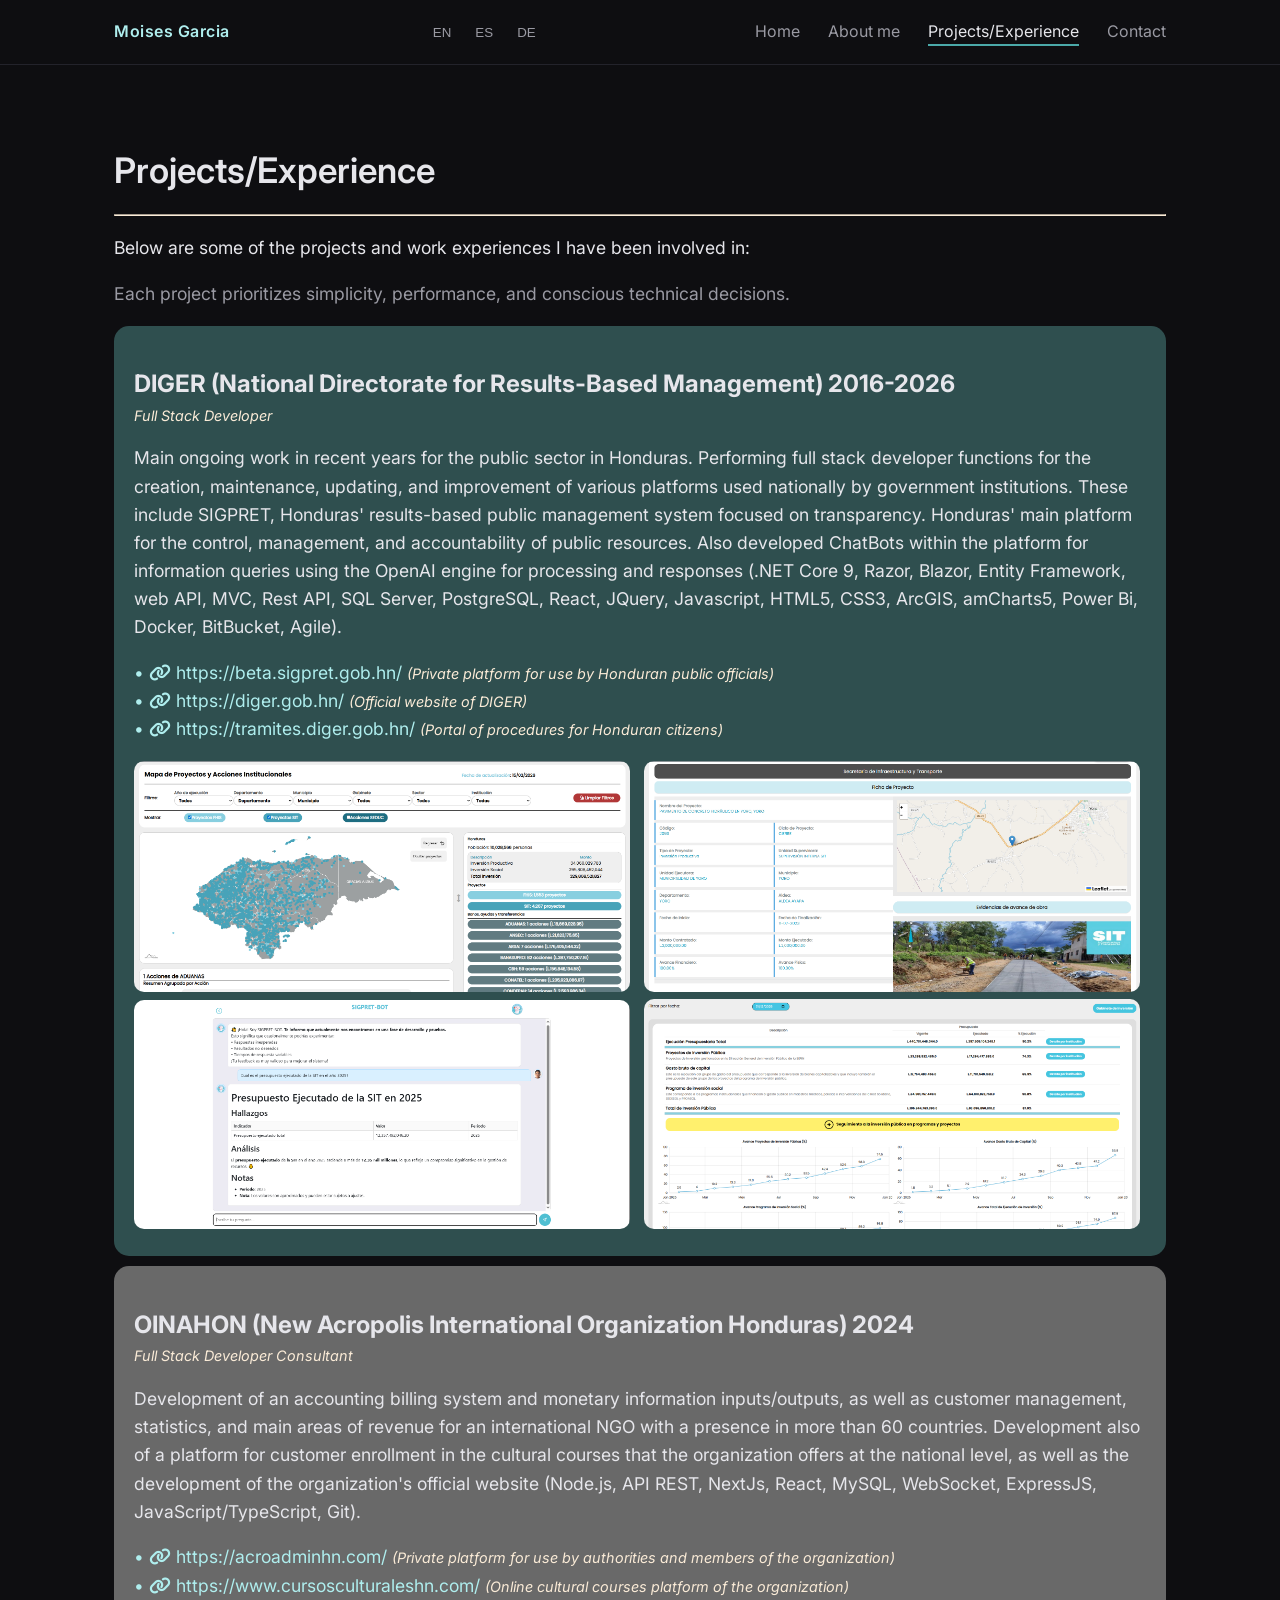
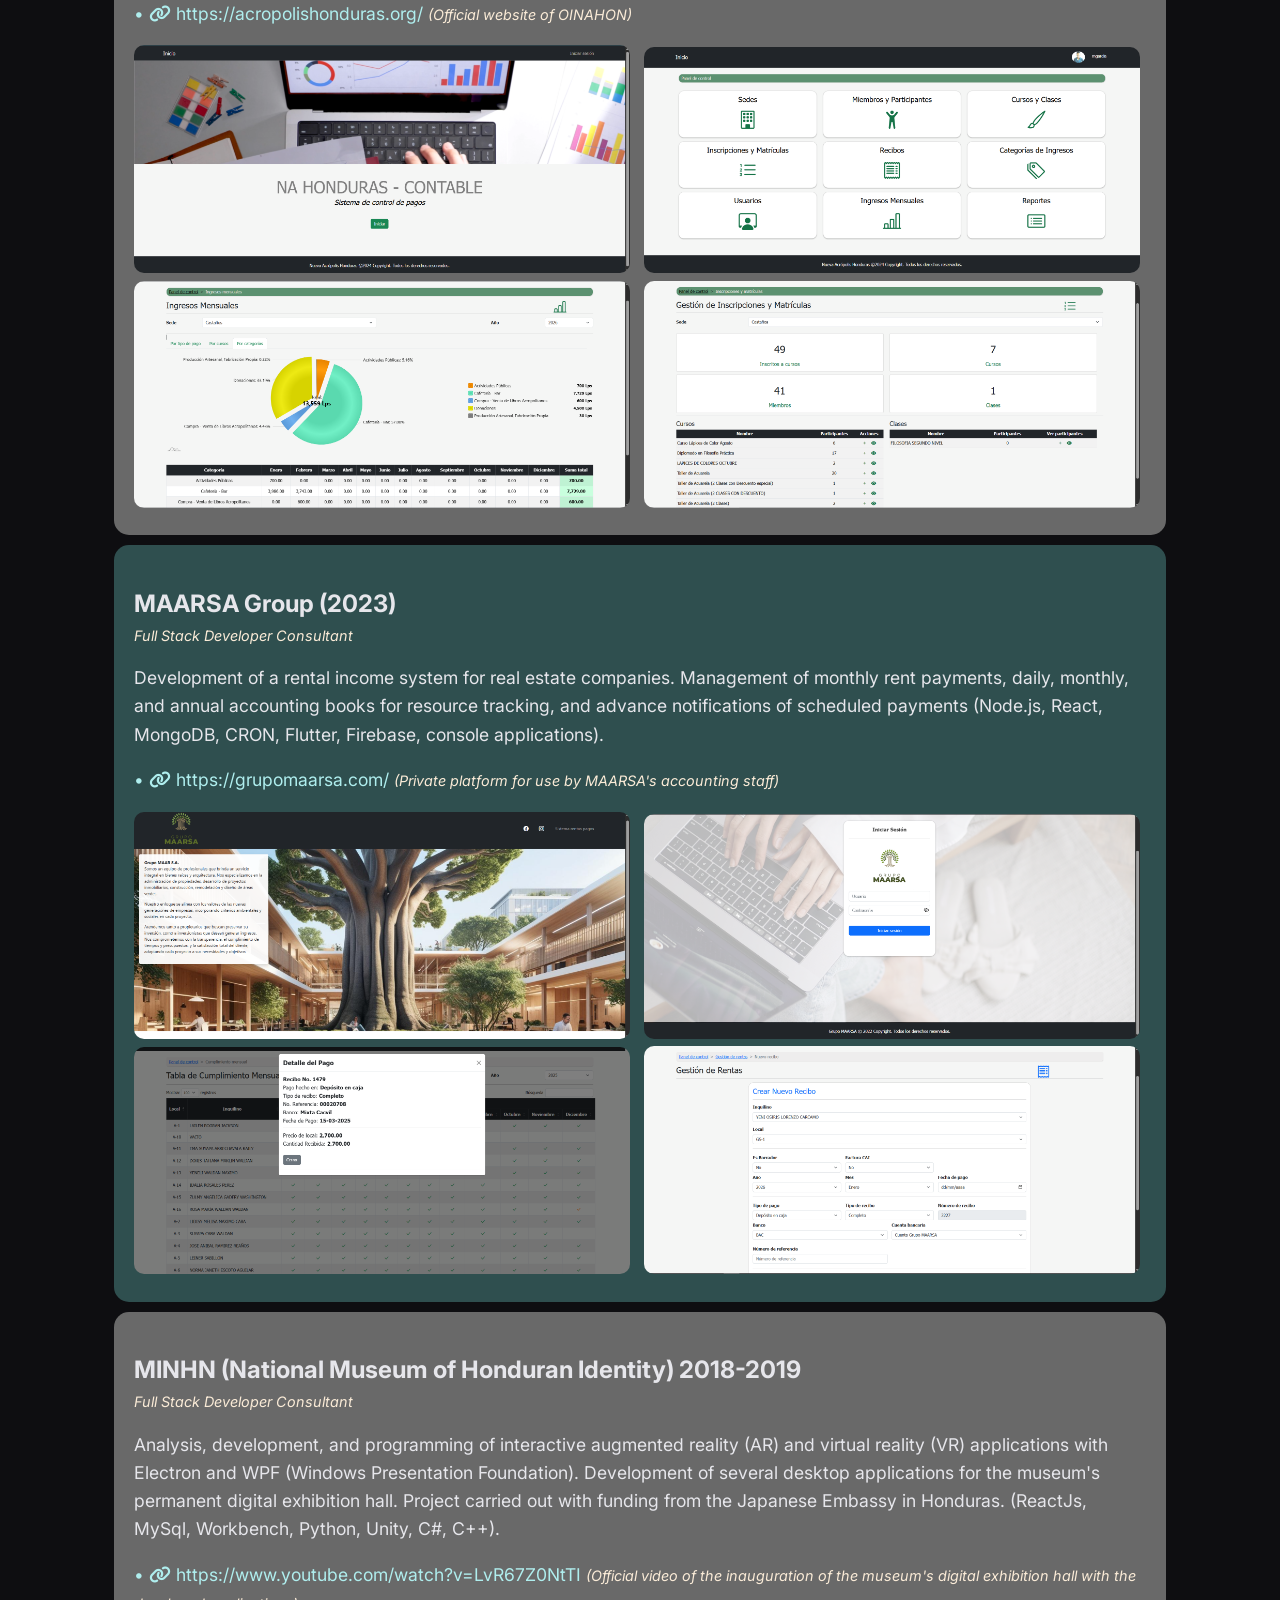
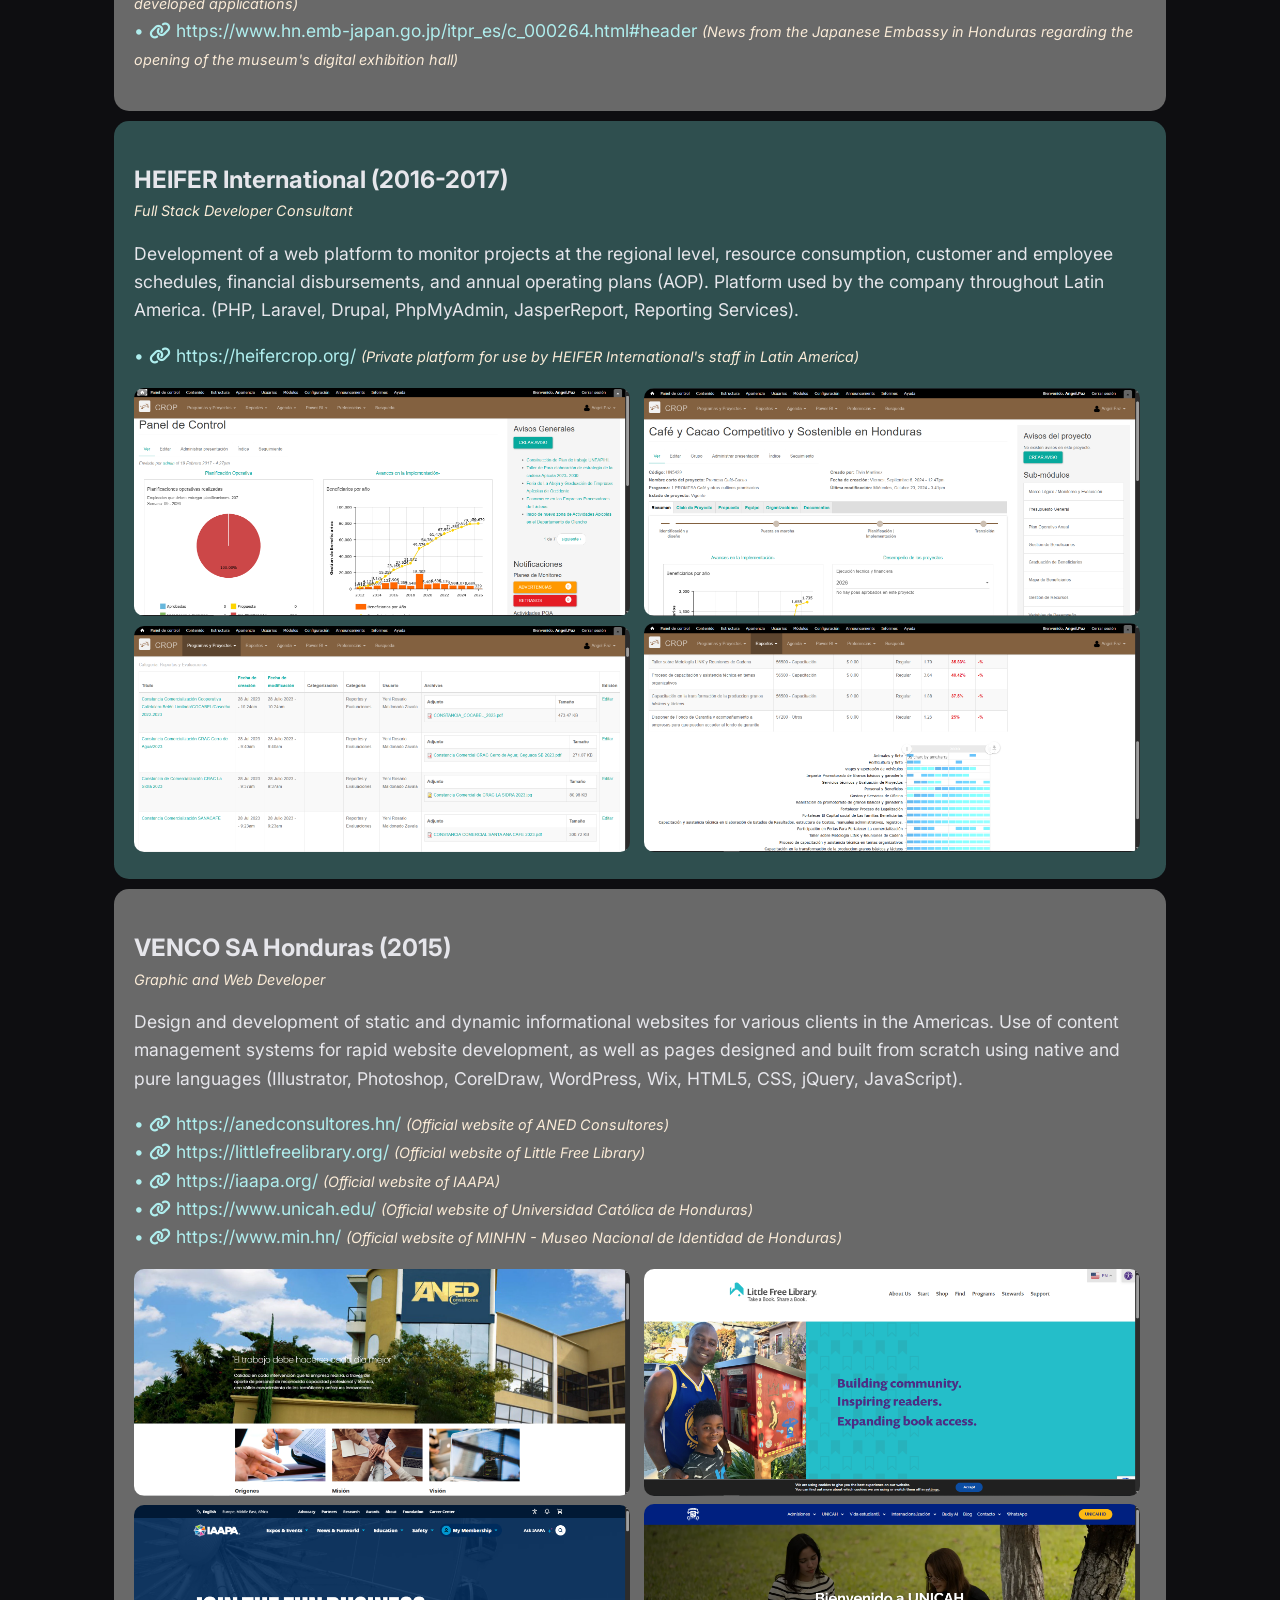
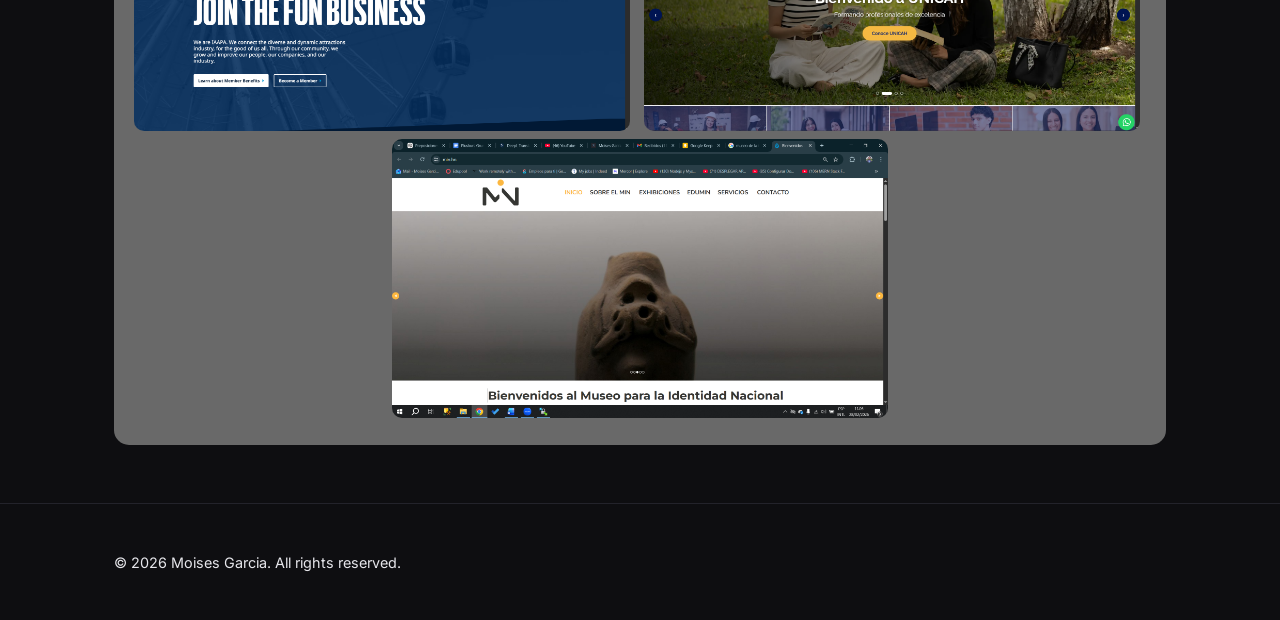
==== projects.html @ f8bed0a5 "Portafolio Moises" ====
<!DOCTYPE html>
<html lang="en">
<head>
    <meta charset="UTF-8" />
    <meta name="viewport" content="width=device-width, initial-scale=1.0" />

    <title>Moises Garcia · Full-Stack Software Developer</title>
    <meta name="description" content="Professional portfolio of a full-stack developer with over 10 years of experience in web applications.">

    <!-- Favicon -->
    <link rel="icon" href="favicon.ico">

    <!-- CSS -->
    <link rel="stylesheet" href="assets/css/variables.css">
    <link rel="stylesheet" href="assets/css/base.css">
    <link rel="stylesheet" href="assets/css/pages.css">

    <!-- Fonts -->
    <link href="https://fonts.googleapis.com/css2?family=Inter:wght@400;600&display=swap" rel="stylesheet">
    <link rel="stylesheet" href="https://cdnjs.cloudflare.com/ajax/libs/font-awesome/6.5.1/css/all.min.css" integrity="sha512-DTOQO9RWCH3ppGqcWaEA1BIZOC6xxalwEsw9c2QQeAIftl+Vegovlnee1c9QX4TctnWMn13TZye+giMm8e2LwA==" crossorigin="anonymous" referrerpolicy="no-referrer"/>
</head>
<body>

  <!-- HEADER -->
  <header class="site-header">
    <div class="container">
      <a href="index.html" class="logo">Moises Garcia</a>

      <div class="lang-switch">
        <button data-lang="en">EN</button>
        <button data-lang="es">ES</button>
        <button data-lang="de">DE</button>
      </div>

      <nav class="main-nav">
        <a href="index.html" data-i18n="home.li1"></a>
        <a href="about.html" data-i18n="home.li2"></a>
        <a href="projects.html" data-i18n="home.li3" class="active" ></a>
        <a href="contact.html" data-i18n="home.li4"></a>
      </nav>
    </div>
  </header>

  <!-- MAIN -->
  <main class="site-main">
    <div class="container">
      <!-- CONTENIDO ESPECÍFICO DE CADA PÁGINA -->
      <section class="home-hero fade-in">
        <h1 data-i18n="projects.title"></h1>
        <hr>
        <p data-i18n="projects.desc"></p>
        <p data-i18n="projects.detail" class="muted"></p>

        <!-- Diger -->
        <div id="divDiger" class="divProject">
          <h2 data-i18n="projects.pro1Tit" class="h3ProTit"></h2>
          <h3 data-i18n="projects.pro1Pos" class="h3ProPos"></h3>
          <p data-i18n="projects.pro1"></p>

          <p>
            <a href="https://beta.sigpret.gob.hn/" target="_blank">• <i class="fa-solid fa-link"></i>	https://beta.sigpret.gob.hn/</a>
            <span data-i18n="projects.pro1Enl1" class="h3ProPos"></span><br>
            <a href="https://diger.gob.hn/" target="_blank">• <i class="fa-solid fa-link"></i>	https://diger.gob.hn/</a>
            <span data-i18n="projects.pro1Enl2" class="h3ProPos"></span><br>
            <a href="https://tramites.diger.gob.hn/" target="_blank">• <i class="fa-solid fa-link"></i>	https://tramites.diger.gob.hn/</a>
            <span data-i18n="projects.pro1Enl3" class="h3ProPos"></span>
          </p>

          <div class="divProImgs">
            <div class="proImgLeft"><img src="assets/img/diger1.PNG"></div>
            <div class="proImgRight"><img src="assets/img/diger2.PNG"></div>
            <div class="proImgLeft"><img src="assets/img/diger3.PNG"></div>
            <div class="proImgRight"><img src="assets/img/diger4.PNG"></div>
          </div>
        </div>

        <!-- Acropolis -->
        <div id="divAcropolis" class="divProject">
          <h2 data-i18n="projects.pro2Tit" class="h3ProTit"></h2>
          <h3 data-i18n="projects.pro2Pos" class="h3ProPos"></h3>
          <p data-i18n="projects.pro2"></p>

          <p>
            <a href="https://acroadminhn.com/" target="_blank">• <i class="fa-solid fa-link"></i>	https://acroadminhn.com/</a>
            <span data-i18n="projects.pro2Enl1" class="h3ProPos"></span><br>
            <a href="https://www.cursosculturaleshn.com/" target="_blank">• <i class="fa-solid fa-link"></i>	https://www.cursosculturaleshn.com/</a>
            <span data-i18n="projects.pro2Enl2" class="h3ProPos"></span><br>
            <a href="https://acropolishonduras.org/" target="_blank">• <i class="fa-solid fa-link"></i>	https://acropolishonduras.org/</a>
            <span data-i18n="projects.pro2Enl3" class="h3ProPos"></span>
          </p>

          <div class="divProImgs">
            <div class="proImgLeft"><img src="assets/img/acro1.PNG"></div>
            <div class="proImgRight"><img src="assets/img/acro2.PNG"></div>
            <div class="proImgLeft"><img src="assets/img/acro3.PNG"></div>
            <div class="proImgRight"><img src="assets/img/acro4.PNG"></div>
          </div>

        </div>

        <!-- Maarsa -->
        <div id="divMaarsa" class="divProject">
          <h2 data-i18n="projects.pro3Tit" class="h3ProTit"></h2>
          <h3 data-i18n="projects.pro3Pos" class="h3ProPos"></h3>
          <p data-i18n="projects.pro3"></p>

          <p>
            <a href="https://grupomaarsa.com/" target="_blank">• <i class="fa-solid fa-link"></i>	https://grupomaarsa.com/</a>
            <span data-i18n="projects.pro3Enl1" class="h3ProPos"></span><br>
          </p>

          <div class="divProImgs">
            <div class="proImgLeft"><img src="assets/img/maarsa1.PNG"></div>
            <div class="proImgRight"><img src="assets/img/maarsa2.PNG"></div>
            <div class="proImgLeft"><img src="assets/img/maarsa3.PNG"></div>
            <div class="proImgRight"><img src="assets/img/maarsa4.PNG"></div>
          </div>
        </div>

        <!-- MIN -->
        <div id="divMin" class="divProject">
          <h2 data-i18n="projects.pro4Tit" class="h3ProTit"></h2>
          <h3 data-i18n="projects.pro4Pos" class="h3ProPos"></h3>
          <p data-i18n="projects.pro4"></p>   

          <p>
            <a href="https://www.youtube.com/watch?v=LvR67Z0NtTI" target="_blank">• <i class="fa-solid fa-link"></i>	https://www.youtube.com/watch?v=LvR67Z0NtTI</a>
            <span data-i18n="projects.pro4Enl1" class="h3ProPos"></span><br>
            <a href="https://www.hn.emb-japan.go.jp/itpr_es/c_000264.html#header" target="_blank">• <i class="fa-solid fa-link"></i>	https://www.hn.emb-japan.go.jp/itpr_es/c_000264.html#header</a>
            <span data-i18n="projects.pro4Enl2" class="h3ProPos"></span><br>
          </p>
        </div>

        <!-- Heifer -->
        <div id="divHeifer" class="divProject">
          <h2 data-i18n="projects.pro5Tit" class="h3ProTit"></h2>
          <h3 data-i18n="projects.pro5Pos" class="h3ProPos"></h3>
          <p data-i18n="projects.pro5"></p>   

          <p>
            <a href="https://heifercrop.org/" target="_blank">• <i class="fa-solid fa-link"></i>	https://heifercrop.org/</a>
            <span data-i18n="projects.pro5Enl1" class="h3ProPos"></span><br>
          </p>

          <div class="divProImgs">
            <div class="proImgLeft"><img src="assets/img/heifer1.PNG"></div>
            <div class="proImgRight"><img src="assets/img/heifer2.PNG"></div>
            <div class="proImgLeft"><img src="assets/img/heifer3.PNG"></div>
            <div class="proImgRight"><img src="assets/img/heifer4.PNG"></div>
          </div>
        </div>

        <!-- Venco -->
        <div id="divVenco" class="divProject">
          <h2 data-i18n="projects.pro6Tit" class="h3ProTit"></h2>
          <h3 data-i18n="projects.pro6Pos" class="h3ProPos"></h3>
          <p data-i18n="projects.pro6"></p>
          
          <p>
            <a href="https://anedconsultores.hn/" target="_blank">• <i class="fa-solid fa-link"></i>	https://anedconsultores.hn/</a>
            <span data-i18n="projects.pro6Enl1" class="h3ProPos"></span><br>
            <a href="https://littlefreelibrary.org/" target="_blank">• <i class="fa-solid fa-link"></i>	https://littlefreelibrary.org/</a>
            <span data-i18n="projects.pro6Enl2" class="h3ProPos"></span><br>
            <a href="https://iaapa.org/" target="_blank">• <i class="fa-solid fa-link"></i>	https://iaapa.org/</a>
            <span data-i18n="projects.pro6Enl3" class="h3ProPos"></span><br>
            <a href="https://www.unicah.edu/" target="_blank">• <i class="fa-solid fa-link"></i>	https://www.unicah.edu/</a>
            <span data-i18n="projects.pro6Enl4" class="h3ProPos"></span><br>
            <a href="https://www.min.hn/" target="_blank">• <i class="fa-solid fa-link"></i>	https://www.min.hn/</a>
            <span data-i18n="projects.pro6Enl5" class="h3ProPos"></span>
          </p>

          <div class="divProImgs">
            <div class="proImgLeft"><img src="assets/img/venco1.PNG"></div>
            <div class="proImgRight"><img src="assets/img/venco2.PNG"></div>
            <div class="proImgLeft"><img src="assets/img/venco3.PNG"></div>
            <div class="proImgRight"><img src="assets/img/venco4.PNG"></div>
            <div class="proImgCenter"><img src="assets/img/venco5.PNG"></div>
          </div>

        </div>

      </section>
    </div>
  </main>

  <!-- FOOTER -->
  <footer class="site-footer">
    <div class="container">
      <p data-i18n="home.fooDesc"></p>
    </div>
  </footer>

    <!-- EURO LIGHTBOX -->
  <div id="euroLightbox" class="elb">
    <div class="elb-overlay"></div>

    <button class="elb-close">&times;</button>
    <button class="elb-prev">&#10094;</button>
    <button class="elb-next">&#10095;</button>

    <div class="elb-stage">
      <img id="elb-img" draggable="false" />
      <div class="elb-counter"></div>
    </div>
  </div>

  <!-- JS -->
  <script src="https://code.jquery.com/jquery-3.7.1.min.js"></script>
  <script src="assets/js/i18n.js"></script>
  <script src="assets/js/animations.js"></script>

</body>
</html>
---- assets/css/variables.css ----
:root {
  /* Colores */
  --bg: #0e0e11;
  --bg-soft: #15151a;
  --border: #23232b;

  --text: #e6e6eb;
  --muted: #9a9aa3;

  --accent: #4ba9a9;

  --textSec: antiquewhite;

  /* Tipografía */
  --font-main: 'Inter', system-ui, sans-serif;

  /* Layout */
  --max-width: 1100px;
}
---- assets/css/base.css ----
*,
*::before,
*::after {
  box-sizing: border-box;
}

html {
  scroll-behavior: smooth;
}

body {
  margin: 0;
  font-family: var(--font-main);
  background-color: var(--bg);
  color: var(--text);
  line-height: 1.6;
}

a {
  color: paleturquoise;
  text-decoration: none;
  transition: color .3s ease;
}

a:hover {
  color: var(--accent);
}

.container {
  max-width: var(--max-width);
  margin: 0 auto;
  padding: 0 1.5rem;
}

.site-header {
  border-bottom: 1px solid var(--border);
  padding: 1.2rem 0;
}

.site-header .container {
  display: flex;
  justify-content: space-between;
  align-items: center;
}

.logo {
  font-weight: 600;
  letter-spacing: .5px;
}

.main-nav a {
  margin-left: 1.5rem;
  color: var(--muted);
}

.main-nav a:hover {
  color: var(--text);
}

.site-main {
  padding: 3rem 0;
  min-height: calc(100vh - 160px);
}

.site-footer {
  border-top: 1px solid var(--border);
  padding: 2rem 0;
  color: var(--muted);
  font-size: .9rem;
}
---- assets/css/pages.css ----
h1 {
  font-size: 2.2rem;
  font-weight: 600;
  margin-bottom: 1rem;
}

h2 {
  font-size: 1.6rem;
  margin-bottom: .5rem;
}

p {
  max-width: 720px;
  color: var(--text);
}

.muted {
  color: var(--muted);
}

.textSec {
  color: var(--textSec);
}

.accent {
  color: var(--accent);
}

hr {
  border-color: var(--textSec);
}

.home-hero p {
  font-size: 1.1rem;
}

.stack-list {
  margin-top: 2rem;
  padding-left: 1rem;
}

.stack-list li {
  margin-bottom: .6rem;
  color: var(--muted);
}

.projects-grid {
  margin-top: 3rem;
  display: grid;
  grid-template-columns: repeat(auto-fit, minmax(280px, 1fr));
  gap: 2rem;
}

.project-card {
  background: var(--bg-soft);
  padding: 2rem;
  border: 1px solid var(--border);
  transition: transform .3s ease, box-shadow .3s ease;
}

.project-card h3 {
  margin-top: 0;
}

.project-card:hover {
  transform: translateY(-4px);
  box-shadow: 0 12px 30px rgba(0,0,0,.35);
}

.project-card .tech {
  font-size: .85rem;
  color: var(--muted);
  margin-top: 1rem;
}

.contact-list {
  margin-top: 2rem;
}

.contact-list li {
  margin-bottom: .8rem;
}

.fade-in {
  opacity: 0;
  transform: translateY(20px);
  transition: opacity .6s ease, transform .6s ease;
}

.fade-in.visible {
  opacity: 1;
  transform: translateY(0);
}


.main-nav a.active {
  color: var(--text);
  border-bottom: 2px solid var(--accent);
  padding-bottom: .2rem;
}

.homeDiv, .aboutDiv {
  display: inline-block; 
}

.homeDivImage, .aboutDivImage {
  text-align: center;
  margin: auto;
}

.homeDivImage > img {
  width: 70%;
  border-radius: 10px;
}

.aboutDivImage {
  width: 30%;
  border-radius: 10px;
  vertical-align: top;
  margin-top: 20px;
}

.aboutDivImage > img {
  width: 96%;
  border-radius: 10px;
}

.home-hero-index{
  display: inline-flex;
}

.lang-switch button {
  background: none;
  border: none;
  color: var(--muted);
  cursor: pointer;
  margin-left: .5rem;
}

.lang-switch button:hover {
  color: var(--text);
}

.bold {
  font-weight: bolder;
}

li {
  margin-bottom: 10px;
}

.pIdiomas {
  font-size: .9rem!important;
  font-style: italic;
}

.lang {
  font-family: "Apple Color Emoji",
               "Segoe UI Emoji",
               "Noto Color Emoji";
  font-size: 1.6rem;
}

.divProject {
  padding: 20px;
  border-radius: 15px;
  margin-bottom: 10px;
}

.divProject > p {
  max-width: none;
}

#divDiger, #divMaarsa, #divHeifer {
  background-color: darkslategray;
}

#divAcropolis, #divMin, #divVenco {
  background-color: dimgrey;
}

.h3ProTit{
  margin-bottom: 0!important;
  font-size: 1.5rem;
}

.h3ProPos{
  margin-top: 0!important;
  font-size: .9rem!important;
  font-style: italic;
  font-weight: normal;
  color:var(--textSec);
}

.divProImgs > div > img {
  width: 100%;
  border-radius: 10px;
}

.divProImgs > div {
  width: 49%;
  display: inline-block;
}

.proImgLeft {
  margin-right: 0.5%;
}

.proImgRight {
  margin-left: 0.5%;
}

.proImgCenter {
  display: block!important;
  margin: 0 auto;
}

/* ===== EUROPEAN AGENCY LIGHTBOX ===== */

.elb {
  position: fixed;
  inset: 0;
  display: none;
  z-index: 9999;
}

.elb.active {
  display: block;
}

/* 🔥 Overlay debajo de todo */
.elb-overlay {
  position: absolute;
  inset: 0;
  background: rgba(8,8,10,0.96);
  backdrop-filter: blur(8px);
  animation: elbFade .35s ease;
  z-index: 1; /* 👈 IMPORTANTE */
}

/* Contenedor principal arriba del overlay */
.elb-stage {
  position: relative;
  height: 100%;
  display: flex;
  align-items: center;
  justify-content: center;
  overflow: hidden;
  cursor: grab;
  z-index: 2; /* 👈 IMPORTANTE */
}

#elb-img {
  max-width: 85%;
  max-height: 85%;
  border-radius: 14px;
  box-shadow: 0 30px 80px rgba(0,0,0,.7);
  transition: transform .25s ease, opacity .25s ease;
  user-select: none;
}

/* 🔥 Botones por encima de todo */
.elb-close,
.elb-prev,
.elb-next {
  position: absolute;
  background: none;
  border: none;
  color: #fff;
  cursor: pointer;
  opacity: .7;
  transition: opacity .2s ease;
  z-index: 3; /* 👈 CLAVE */
}

.elb-close {
  top: 30px;
  right: 45px;
  font-size: 42px;
}

.elb-prev,
.elb-next {
  top: 50%;
  transform: translateY(-50%);
  font-size: 48px;
  padding: 10px;
}

.elb-prev { left: 45px; }
.elb-next { right: 45px; }

.elb-close:hover,
.elb-prev:hover,
.elb-next:hover {
  opacity: 1;
}

.elb-counter {
  position: absolute;
  bottom: 35px;
  color: #bbb;
  font-size: 13px;
  letter-spacing: 2px;
  z-index: 3;
}

@keyframes elbFade {
  from { opacity: 0; }
  to { opacity: 1; }
}
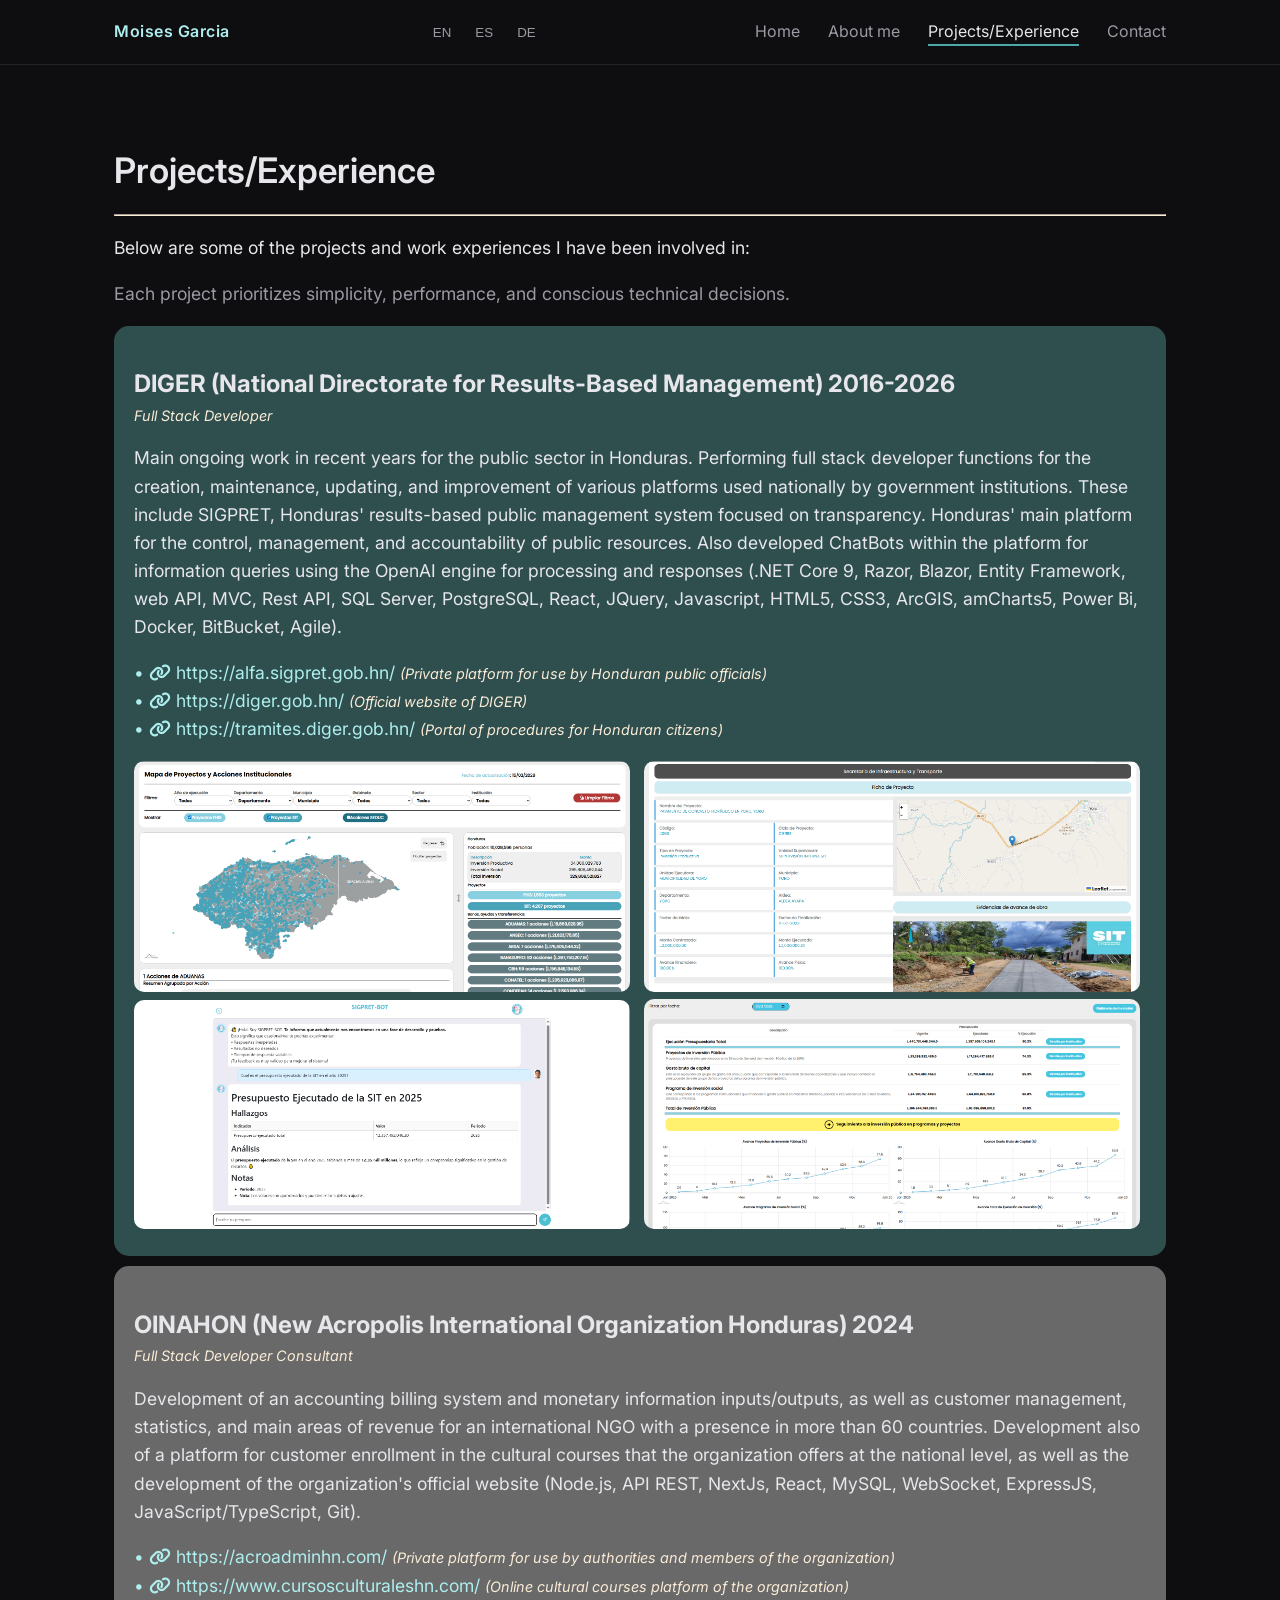
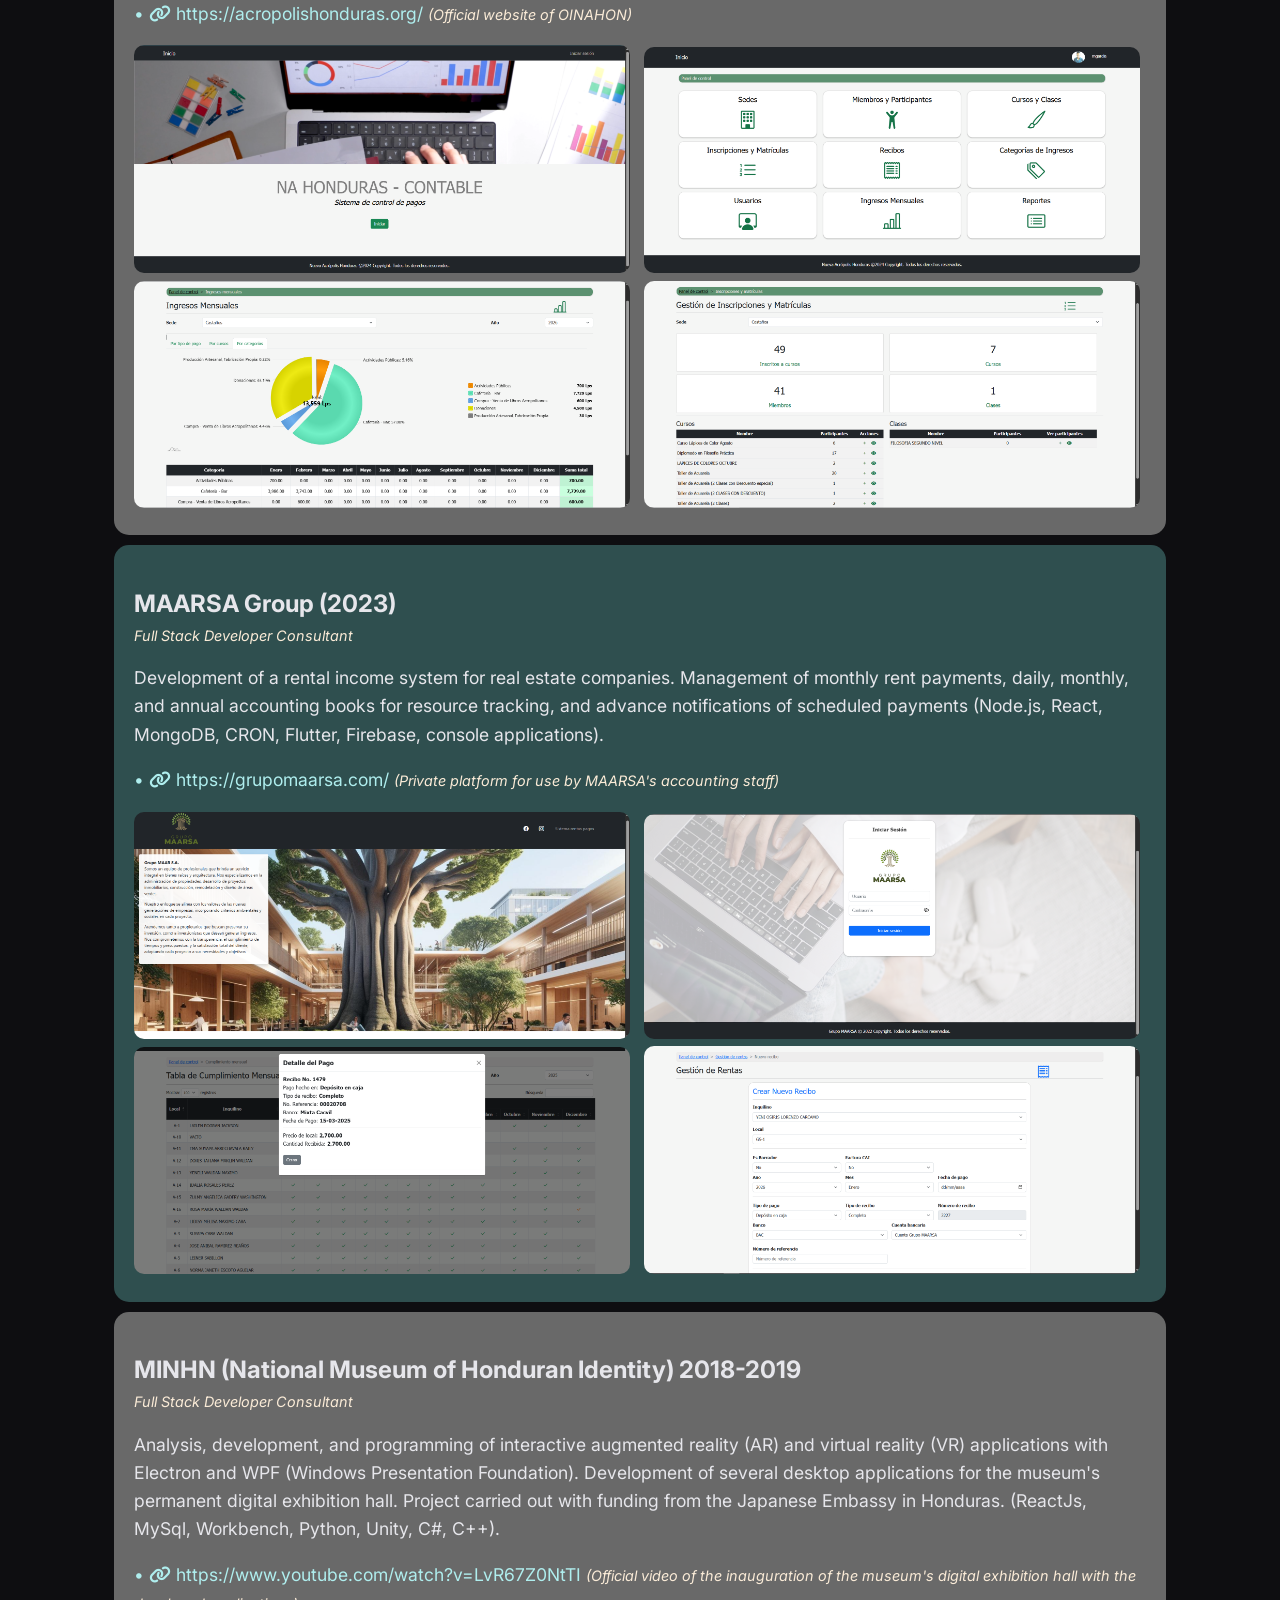
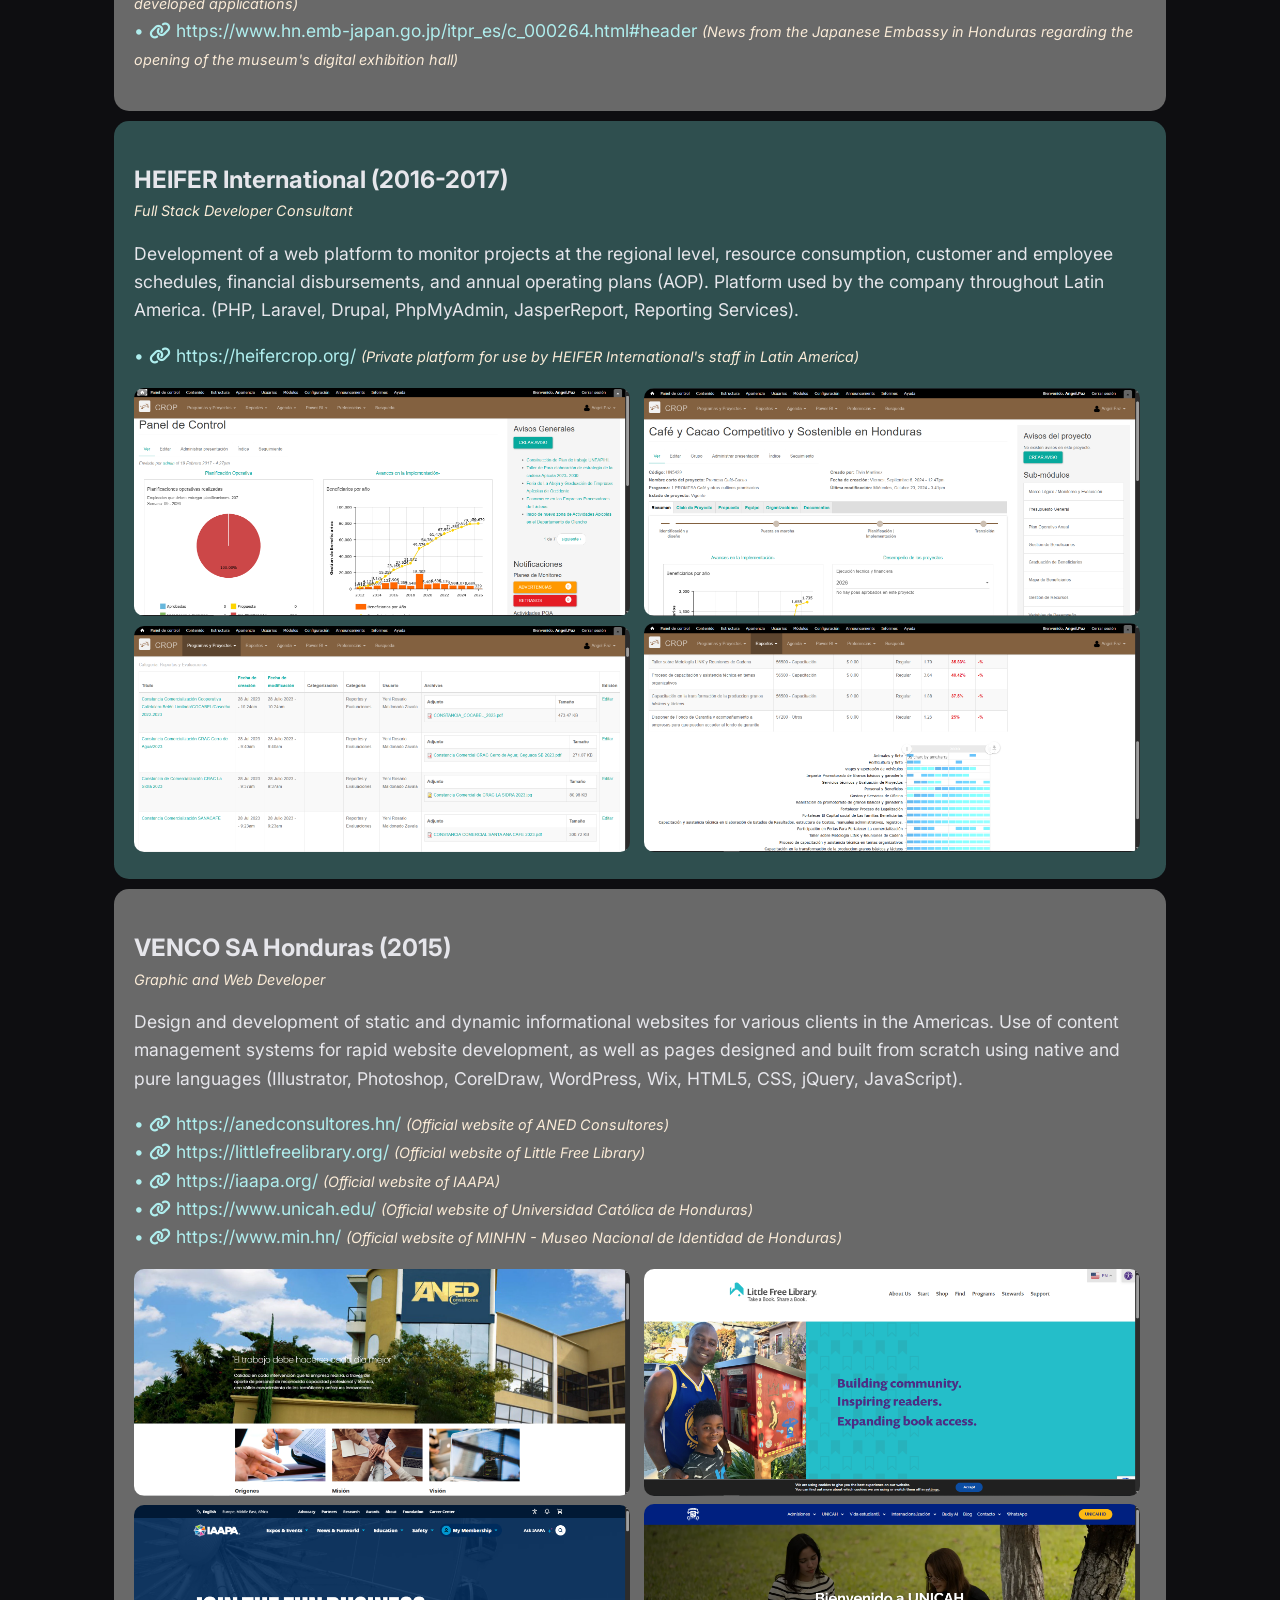
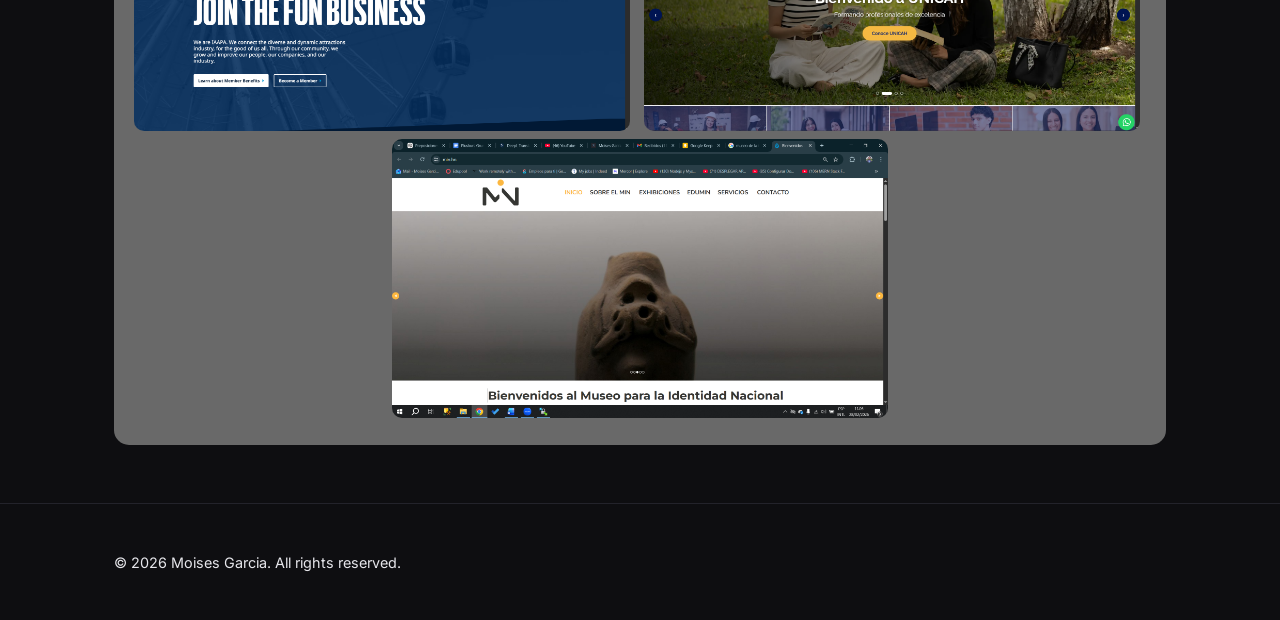
==== commit c75dc984: "alfa sgpr" ====
--- a/projects.html
+++ b/projects.html
@@ -58,7 +58,7 @@
           <p data-i18n="projects.pro1"></p>
 
           <p>
-            <a href="https://beta.sigpret.gob.hn/" target="_blank">• <i class="fa-solid fa-link"></i>	https://beta.sigpret.gob.hn/</a>
+            <a href="https://alfa.sigpret.gob.hn/" target="_blank">• <i class="fa-solid fa-link"></i>	https://alfa.sigpret.gob.hn/</a>
             <span data-i18n="projects.pro1Enl1" class="h3ProPos"></span><br>
             <a href="https://diger.gob.hn/" target="_blank">• <i class="fa-solid fa-link"></i>	https://diger.gob.hn/</a>
             <span data-i18n="projects.pro1Enl2" class="h3ProPos"></span><br>
